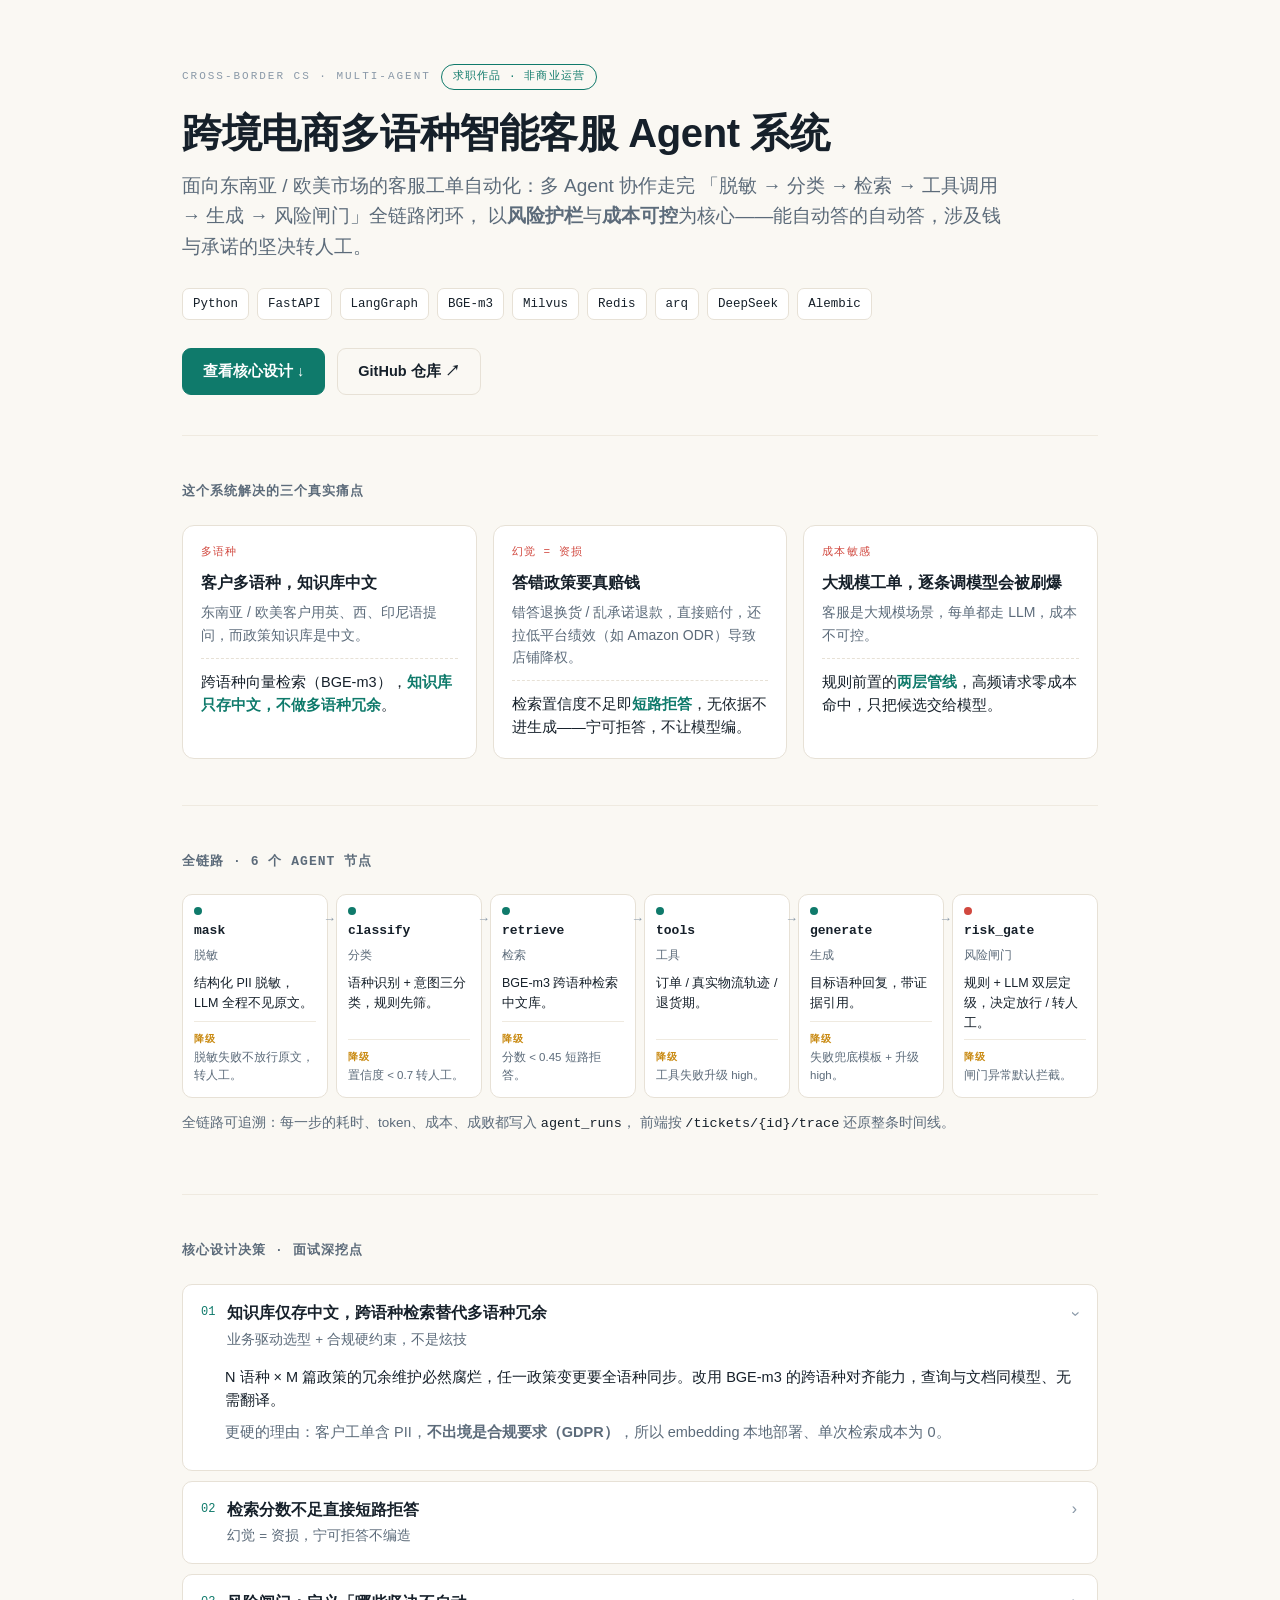
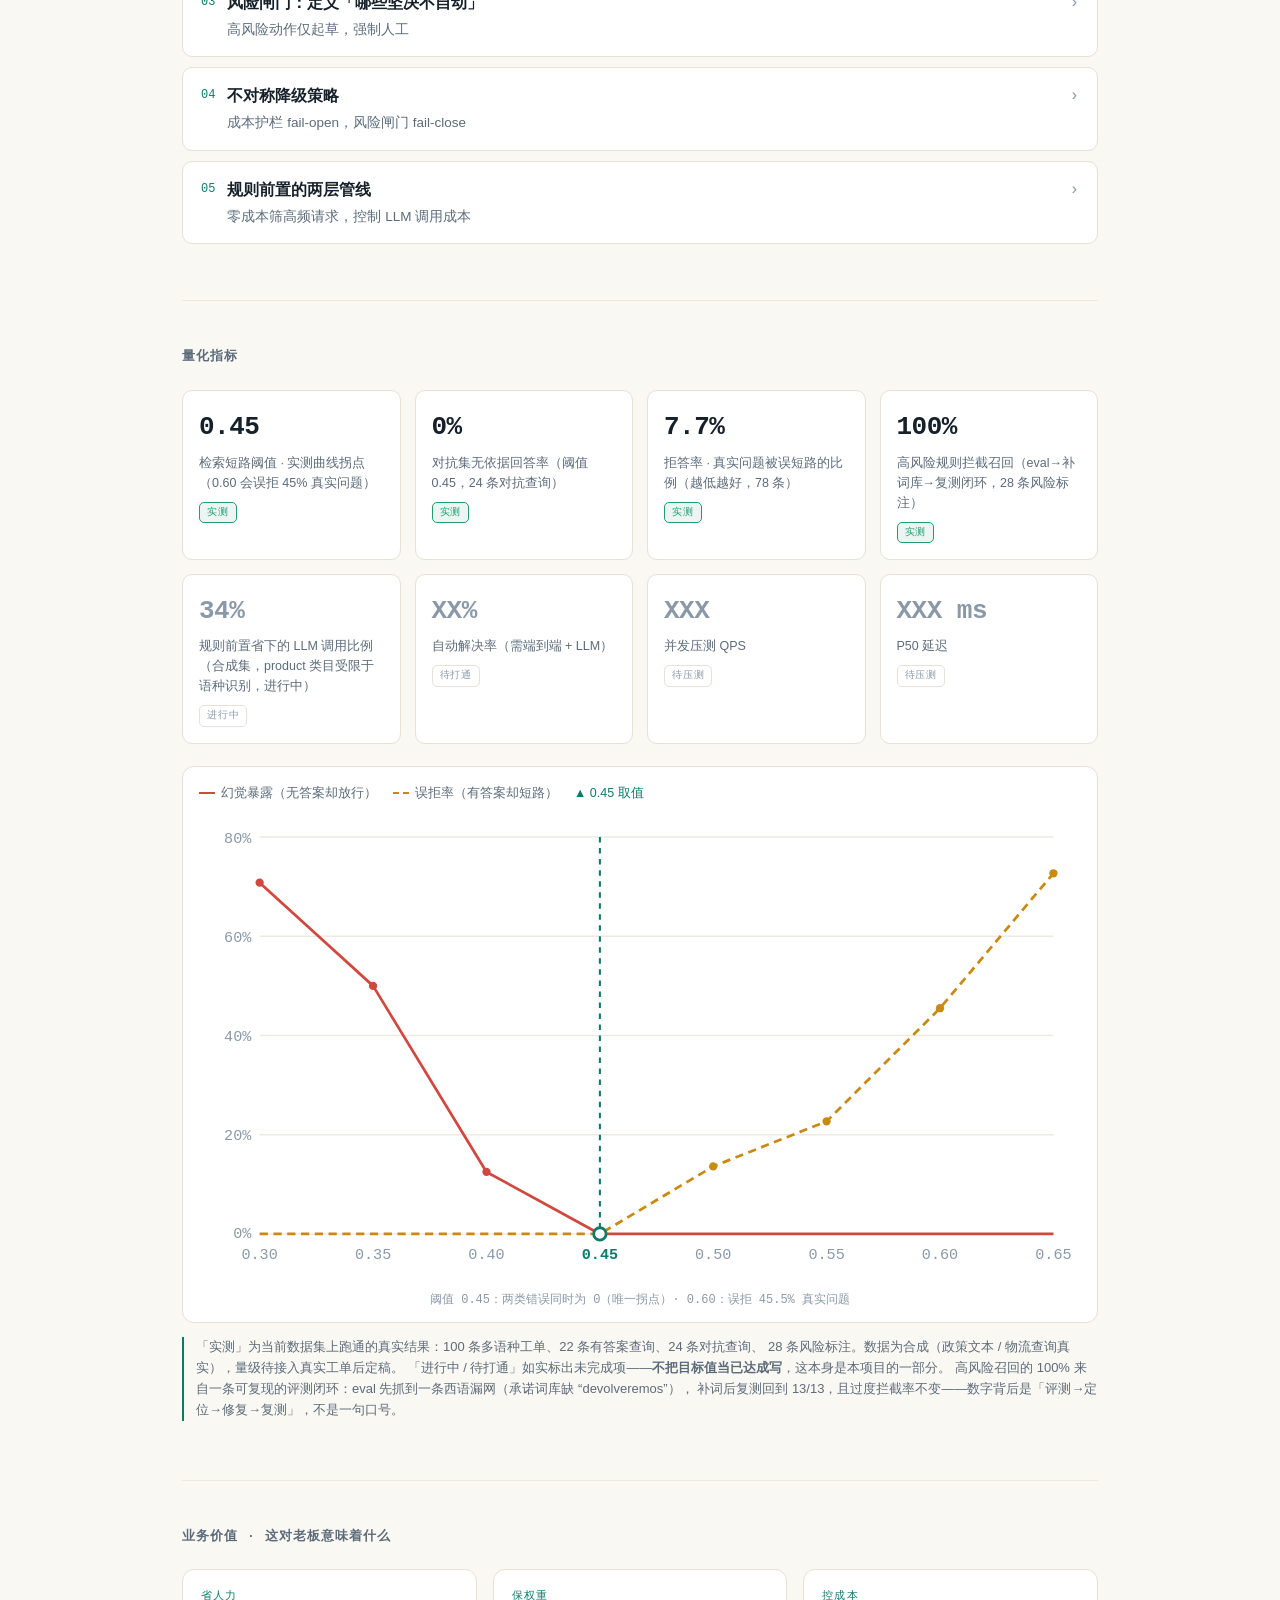
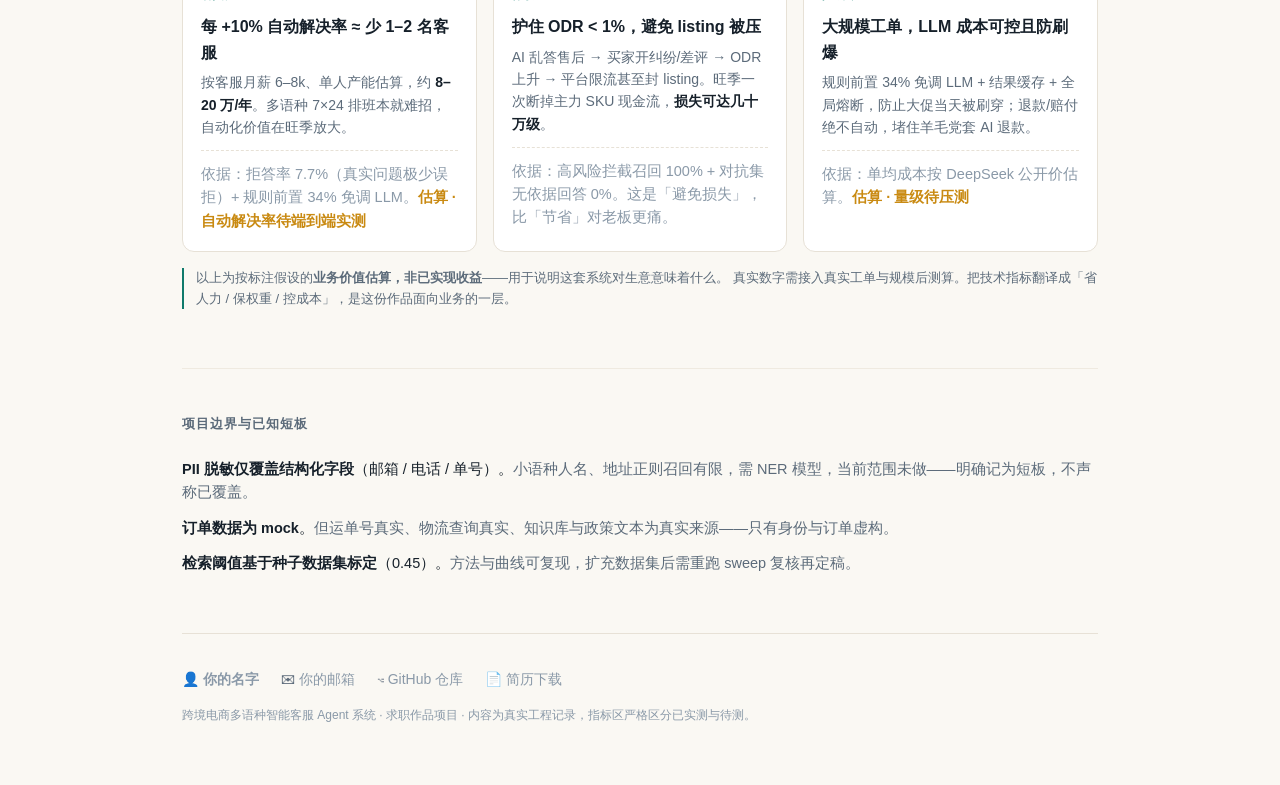
==== docs/index.html @ 13469567 "feat: 跨境电商多语种智能客服 Agent LangGraph 六节点 StateGraph（脱敏→分类→检索→工具→生成→风险闸门）， 面向英/西/印尼语工单，知识库只存中文靠 BGE-m3 跨" ====
<!doctype html>
<html lang="zh-CN">
<head>
<meta charset="utf-8" />
<meta name="viewport" content="width=device-width, initial-scale=1" />
<title>跨境电商多语种智能客服 Agent 系统 — 项目主页</title>
<style>
  :root{
    --paper:#faf8f3; --panel:#ffffff; --ink:#16202a; --muted:#5c6b7a; --faint:#8a99a8;
    --line:#e7e1d6; --line-2:#efeae0;
    --accent:#0f7a6b; --accent-soft:#0f7a6b14;
    --ok:#1f9d6b; --warn:#c98a12; --stop:#d1483f;
    --mono:ui-monospace,"SF Mono","JetBrains Mono","Roboto Mono",Menlo,Consolas,monospace;
    --sans:-apple-system,BlinkMacSystemFont,"Segoe UI",Inter,"PingFang SC","Microsoft YaHei",sans-serif;
    --r:12px; --maxw:960px;
  }
  @media (prefers-color-scheme:dark){
    :root{
      --paper:#0e141c; --panel:#151e28; --ink:#e8eef5; --muted:#93a3b4; --faint:#61728a;
      --line:#243040; --line-2:#1d2732; --accent:#3fc9b0; --accent-soft:#3fc9b01a;
      --ok:#39d39b; --warn:#e6b13c; --stop:#f0655c;
    }
  }
  *{box-sizing:border-box}
  html{-webkit-text-size-adjust:100%}
  body{margin:0;background:var(--paper);color:var(--ink);font-family:var(--sans);
    font-size:16px;line-height:1.6;-webkit-font-smoothing:antialiased}
  .mono{font-family:var(--mono);font-variant-numeric:tabular-nums}
  a{color:var(--accent);text-decoration:none}
  a:hover{text-decoration:underline}
  .wrap{max-width:var(--maxw);margin:0 auto;padding:0 22px}
  .eyebrow{font-family:var(--mono);font-size:11px;letter-spacing:.18em;text-transform:uppercase;color:var(--faint)}
  section{padding:46px 0;border-top:1px solid var(--line-2)}
  h2.sec{font-size:13px;font-family:var(--mono);letter-spacing:.08em;text-transform:uppercase;
    color:var(--muted);margin:0 0 22px;font-weight:600}

  /* ---------- hero ---------- */
  .hero{padding:64px 0 40px;border-top:0}
  .hero .badge-line{display:flex;gap:10px;align-items:center;margin-bottom:20px;flex-wrap:wrap}
  .tag-work{font-family:var(--mono);font-size:11px;letter-spacing:.1em;text-transform:uppercase;
    color:var(--accent);border:1px solid var(--accent);border-radius:999px;padding:3px 11px}
  .hero h1{font-size:clamp(26px,4.4vw,40px);line-height:1.18;margin:0 0 14px;letter-spacing:-.01em;font-weight:750}
  .hero p.lead{font-size:clamp(16px,2.2vw,19px);color:var(--muted);margin:0 0 26px;max-width:44em}
  .stack{display:flex;flex-wrap:wrap;gap:8px;margin-bottom:28px}
  .stack span{font-family:var(--mono);font-size:12.5px;color:var(--ink);background:var(--panel);
    border:1px solid var(--line);border-radius:7px;padding:5px 10px}
  .cta{display:flex;gap:12px;flex-wrap:wrap}
  .btn{font-size:14.5px;font-weight:600;border-radius:9px;padding:11px 20px;cursor:pointer;
    border:1px solid transparent;display:inline-flex;align-items:center;gap:8px;transition:.15s}
  .btn-primary{background:var(--accent);color:#fff;border-color:var(--accent)}
  .btn-primary:hover{filter:brightness(1.07);text-decoration:none}
  .btn-ghost{background:transparent;color:var(--ink);border-color:var(--line)}
  .btn-ghost:hover{border-color:var(--accent);color:var(--accent);text-decoration:none}

  /* ---------- 痛点三栏 ---------- */
  .cols3{display:grid;grid-template-columns:repeat(3,1fr);gap:16px}
  .pcard{background:var(--panel);border:1px solid var(--line);border-radius:var(--r);padding:18px}
  .pcard .pk{font-family:var(--mono);font-size:11px;letter-spacing:.1em;text-transform:uppercase;color:var(--stop)}
  .pcard h3{font-size:16px;margin:8px 0 6px}
  .pcard .pain{color:var(--muted);font-size:14px;margin:0 0 12px}
  .pcard .fix{font-size:14.5px;border-top:1px dashed var(--line);padding-top:12px}
  .pcard .fix b{color:var(--accent)}

  /* ---------- 管线 ---------- */
  .flow{display:grid;grid-template-columns:repeat(6,1fr);gap:8px}
  .node{background:var(--panel);border:1px solid var(--line);border-radius:10px;padding:12px 11px;
    position:relative;min-height:150px;display:flex;flex-direction:column;gap:6px}
  .node::after{content:"→";position:absolute;right:-9px;top:14px;color:var(--faint);font-size:13px}
  .node:last-child::after{display:none}
  .node .ndot{width:8px;height:8px;border-radius:50%;background:var(--accent)}
  .node.gate .ndot{background:var(--stop)}
  .node .nn{font-family:var(--mono);font-size:13px;font-weight:700}
  .node .ncn{font-size:12px;color:var(--muted);margin-top:-2px}
  .node .nrole{font-size:12.5px;color:var(--ink);margin-top:2px}
  .node .ndeg{font-size:11.5px;color:var(--muted);margin-top:auto;border-top:1px solid var(--line-2);padding-top:7px}
  .node .ndeg b{color:var(--warn);font-family:var(--mono);font-size:10px;letter-spacing:.06em}
  .flow-note{margin-top:14px;font-size:13.5px;color:var(--muted)}
  .flow-note .mono{color:var(--ink)}

  /* ---------- 设计决策 折叠 ---------- */
  details.dec{background:var(--panel);border:1px solid var(--line);border-radius:10px;margin-bottom:10px;overflow:hidden}
  details.dec>summary{list-style:none;cursor:pointer;padding:16px 18px;display:flex;gap:12px;align-items:flex-start}
  details.dec>summary::-webkit-details-marker{display:none}
  .dec .num{font-family:var(--mono);font-size:12px;color:var(--accent);padding-top:2px;flex:none}
  .dec .dh{flex:1}
  .dec .dt{font-size:15.5px;font-weight:650}
  .dec .dc{font-size:13.5px;color:var(--muted);margin-top:3px}
  .dec .chev{color:var(--faint);transition:.2s;flex:none;font-family:var(--mono)}
  details[open].dec .chev{transform:rotate(90deg)}
  .dec .body{padding:0 18px 18px 42px;font-size:14.5px;color:var(--ink)}
  .dec .body p{margin:0 0 8px}
  .dec .body .why{color:var(--muted)}

  /* ---------- 指标 ---------- */
  .metrics{display:grid;grid-template-columns:repeat(4,1fr);gap:14px}
  .metric{background:var(--panel);border:1px solid var(--line);border-radius:10px;padding:16px}
  .metric .mv{font-family:var(--mono);font-size:26px;font-weight:750;letter-spacing:-.02em}
  .metric .mv.todo{color:var(--faint)}
  .metric .mk{font-size:12.5px;color:var(--muted);margin-top:4px}
  .metric .mtag{font-family:var(--mono);font-size:9.5px;letter-spacing:.08em;text-transform:uppercase;
    padding:2px 7px;border-radius:5px;display:inline-block;margin-top:9px}
  .mtag.done{color:var(--ok);background:var(--accent-soft);border:1px solid var(--ok)}
  .mtag.wait{color:var(--faint);background:transparent;border:1px solid var(--line)}
  .metrics-note{margin-top:14px;font-size:13px;color:var(--muted);border-left:2px solid var(--accent);padding-left:12px}

  /* ---------- 边界 ---------- */
  .bounds li{margin:0 0 12px;font-size:14.5px;color:var(--ink)}
  .bounds li b{color:var(--ink)}
  .bounds li span{color:var(--muted)}

  footer{border-top:1px solid var(--line);padding:34px 0 60px;font-size:14px;color:var(--muted)}
  footer .frow{display:flex;gap:22px;flex-wrap:wrap;align-items:center}
  footer .ph{color:var(--faint)}
  footer .fine{margin-top:16px;font-size:12px;color:var(--faint)}

  @media (max-width:760px){
    .cols3{grid-template-columns:1fr}
    .flow{grid-template-columns:repeat(2,1fr)}
    .node::after{display:none}
    .metrics{grid-template-columns:repeat(2,1fr)}
  }
  @media (prefers-reduced-motion:reduce){*{transition:none!important}}
  :focus-visible{outline:2px solid var(--accent);outline-offset:2px;border-radius:4px}
</style>
</head>
<body>

<div class="wrap">

  <!-- 1. HERO -->
  <header class="hero">
    <div class="badge-line">
      <span class="eyebrow">Cross-border CS · Multi-Agent</span>
      <span class="tag-work">求职作品 · 非商业运营</span>
    </div>
    <h1>跨境电商多语种智能客服 Agent 系统</h1>
    <p class="lead">面向东南亚 / 欧美市场的客服工单自动化：多 Agent 协作走完
      「脱敏 → 分类 → 检索 → 工具调用 → 生成 → 风险闸门」全链路闭环，
      以<strong>风险护栏</strong>与<strong>成本可控</strong>为核心——能自动答的自动答，涉及钱与承诺的坚决转人工。</p>
    <div class="stack">
      <span>Python</span><span>FastAPI</span><span>LangGraph</span><span>BGE-m3</span>
      <span>Milvus</span><span>Redis</span><span>arq</span><span>DeepSeek</span><span>Alembic</span>
    </div>
    <div class="cta">
      <a class="btn btn-primary" href="#design">查看核心设计 ↓</a>
      <a class="btn btn-ghost" href="#" data-ph="github">GitHub 仓库 ↗</a>
    </div>
  </header>

  <!-- 2. 痛点与价值 -->
  <section id="value">
    <h2 class="sec">这个系统解决的三个真实痛点</h2>
    <div class="cols3">
      <div class="pcard">
        <div class="pk">多语种</div>
        <h3>客户多语种，知识库中文</h3>
        <p class="pain">东南亚 / 欧美客户用英、西、印尼语提问，而政策知识库是中文。</p>
        <div class="fix">跨语种向量检索（BGE-m3），<b>知识库只存中文，不做多语种冗余</b>。</div>
      </div>
      <div class="pcard">
        <div class="pk">幻觉 = 资损</div>
        <h3>答错政策要真赔钱</h3>
        <p class="pain">错答退换货 / 乱承诺退款，直接赔付，还拉低平台绩效（如 Amazon ODR）导致店铺降权。</p>
        <div class="fix">检索置信度不足即<b>短路拒答</b>，无依据不进生成——宁可拒答，不让模型编。</div>
      </div>
      <div class="pcard">
        <div class="pk">成本敏感</div>
        <h3>大规模工单，逐条调模型会被刷爆</h3>
        <p class="pain">客服是大规模场景，每单都走 LLM，成本不可控。</p>
        <div class="fix">规则前置的<b>两层管线</b>，高频请求零成本命中，只把候选交给模型。</div>
      </div>
    </div>
  </section>

  <!-- 3. 全链路 -->
  <section id="pipeline">
    <h2 class="sec">全链路 · 6 个 Agent 节点</h2>
    <div class="flow">
      <div class="node">
        <span class="ndot"></span><div class="nn">mask</div><div class="ncn">脱敏</div>
        <div class="nrole">结构化 PII 脱敏，LLM 全程不见原文。</div>
        <div class="ndeg"><b>降级</b><br>脱敏失败不放行原文，转人工。</div>
      </div>
      <div class="node">
        <span class="ndot"></span><div class="nn">classify</div><div class="ncn">分类</div>
        <div class="nrole">语种识别 + 意图三分类，规则先筛。</div>
        <div class="ndeg"><b>降级</b><br>置信度 &lt; 0.7 转人工。</div>
      </div>
      <div class="node">
        <span class="ndot"></span><div class="nn">retrieve</div><div class="ncn">检索</div>
        <div class="nrole">BGE-m3 跨语种检索中文库。</div>
        <div class="ndeg"><b>降级</b><br>分数 &lt; 0.45 短路拒答。</div>
      </div>
      <div class="node">
        <span class="ndot"></span><div class="nn">tools</div><div class="ncn">工具</div>
        <div class="nrole">订单 / 真实物流轨迹 / 退货期。</div>
        <div class="ndeg"><b>降级</b><br>工具失败升级 high。</div>
      </div>
      <div class="node">
        <span class="ndot"></span><div class="nn">generate</div><div class="ncn">生成</div>
        <div class="nrole">目标语种回复，带证据引用。</div>
        <div class="ndeg"><b>降级</b><br>失败兜底模板 + 升级 high。</div>
      </div>
      <div class="node gate">
        <span class="ndot"></span><div class="nn">risk_gate</div><div class="ncn">风险闸门</div>
        <div class="nrole">规则 + LLM 双层定级，决定放行 / 转人工。</div>
        <div class="ndeg"><b>降级</b><br>闸门异常默认拦截。</div>
      </div>
    </div>
    <p class="flow-note">全链路可追溯：每一步的耗时、token、成本、成败都写入 <span class="mono">agent_runs</span>，
      前端按 <span class="mono">/tickets/{id}/trace</span> 还原整条时间线。</p>
  </section>

  <!-- 4. 核心设计决策 -->
  <section id="design">
    <h2 class="sec">核心设计决策 · 面试深挖点</h2>

    <details class="dec" open>
      <summary><span class="num">01</span><div class="dh">
        <div class="dt">知识库仅存中文，跨语种检索替代多语种冗余</div>
        <div class="dc">业务驱动选型 + 合规硬约束，不是炫技</div></div><span class="chev">›</span></summary>
      <div class="body">
        <p>N 语种 × M 篇政策的冗余维护必然腐烂，任一政策变更要全语种同步。改用 BGE-m3 的跨语种对齐能力，查询与文档同模型、无需翻译。</p>
        <p class="why">更硬的理由：客户工单含 PII，<b>不出境是合规要求（GDPR）</b>，所以 embedding 本地部署、单次检索成本为 0。</p>
      </div>
    </details>

    <details class="dec">
      <summary><span class="num">02</span><div class="dh">
        <div class="dt">检索分数不足直接短路拒答</div>
        <div class="dc">幻觉 = 资损，宁可拒答不编造</div></div><span class="chev">›</span></summary>
      <div class="body">
        <p>Top-1 相似度低于阈值即短路，不进生成、转人工。电商客服的幻觉是真实赔付 + 店铺绩效损失。</p>
        <p class="why">阈值 0.45 由实测曲线标定（见指标区），不是拍脑袋。</p>
      </div>
    </details>

    <details class="dec">
      <summary><span class="num">03</span><div class="dh">
        <div class="dt">风险闸门：定义「哪些坚决不自动」</div>
        <div class="dc">高风险动作仅起草，强制人工</div></div><span class="chev">›</span></summary>
      <div class="body">
        <p>涉及退款 / 赔付 / 承诺 / 金额的回复，Agent 只能起草，必须人工确认才发出。别人比「能自动多少」，本项目定义「哪些绝不自动」。</p>
        <p class="why">规则层六条确定性规则命中即 high，可审计；LLM 只在规则未命中时判 low / mid。</p>
      </div>
    </details>

    <details class="dec">
      <summary><span class="num">04</span><div class="dh">
        <div class="dt">不对称降级策略</div>
        <div class="dc">成本护栏 fail-open，风险闸门 fail-close</div></div><span class="chev">›</span></summary>
      <div class="body">
        <p>成本护栏（限流 / 配额 / 熔断）故障 → <b>放行并告警</b>；风险闸门故障 → <b>默认拦截转人工</b>。</p>
        <p class="why">因为代价不对称：护栏失效只是多花钱，风控失效是不可逆的资损。「一律 fail-open 或 fail-close 都是没想清楚」。</p>
      </div>
    </details>

    <details class="dec">
      <summary><span class="num">05</span><div class="dh">
        <div class="dt">规则前置的两层管线</div>
        <div class="dc">零成本筛高频请求，控制 LLM 调用成本</div></div><span class="chev">›</span></summary>
      <div class="body">
        <p>分类与风险都是「规则先筛 → 命不中才调 LLM」。高频模式零成本命中，长尾才付费给模型。</p>
        <p class="why">「规则前置省下 X% 的 LLM 调用」就是可量化的成本数字。</p>
      </div>
    </details>
  </section>

  <!-- 5. 指标 -->
  <section id="metrics">
    <h2 class="sec">量化指标</h2>
    <div class="metrics">
      <div class="metric">
        <div class="mv">0.45</div><div class="mk">检索短路阈值 · 实测曲线拐点（0.60 会误拒 45% 真实问题）</div>
        <span class="mtag done">实测</span>
      </div>
      <div class="metric">
        <div class="mv">0%</div><div class="mk">对抗集无依据回答率（阈值 0.45，24 条对抗查询）</div>
        <span class="mtag done">实测</span>
      </div>
      <div class="metric">
        <div class="mv">7.7%</div><div class="mk">拒答率 · 真实问题被误短路的比例（越低越好，78 条）</div>
        <span class="mtag done">实测</span>
      </div>
      <div class="metric">
        <div class="mv">100%</div><div class="mk">高风险规则拦截召回（eval→补词库→复测闭环，28 条风险标注）</div>
        <span class="mtag done">实测</span>
      </div>
      <div class="metric">
        <div class="mv todo">34%</div><div class="mk">规则前置省下的 LLM 调用比例（合成集，product 类目受限于语种识别，进行中）</div>
        <span class="mtag wait">进行中</span>
      </div>
      <div class="metric">
        <div class="mv todo">XX%</div><div class="mk">自动解决率（需端到端 + LLM）</div>
        <span class="mtag wait">待打通</span>
      </div>
      <div class="metric">
        <div class="mv todo">XXX</div><div class="mk">并发压测 QPS</div>
        <span class="mtag wait">待压测</span>
      </div>
      <div class="metric">
        <div class="mv todo">XXX ms</div><div class="mk">P50 延迟</div>
        <span class="mtag wait">待压测</span>
      </div>
    </div>

    <figure style="margin:22px 0 0;padding:16px 16px 12px;background:var(--panel);border:1px solid var(--line);border-radius:12px;">
      <figcaption style="display:flex;flex-wrap:wrap;gap:16px;margin-bottom:12px;font-size:12.5px;color:var(--muted);">
        <span style="display:inline-flex;align-items:center;gap:6px;"><span style="width:16px;border-top:2px solid var(--stop);"></span>幻觉暴露（无答案却放行）</span>
        <span style="display:inline-flex;align-items:center;gap:6px;"><span style="width:16px;border-top:2px dashed var(--warn);"></span>误拒率（有答案却短路）</span>
        <span style="display:inline-flex;align-items:center;gap:6px;color:var(--accent);">▲ 0.45 取值</span>
      </figcaption>
      <svg viewBox="0 0 640 340" width="100%" role="img" aria-labelledby="swT swD" style="display:block;max-width:100%;">
        <title id="swT">检索短路阈值扫描曲线</title>
        <desc id="swD">阈值 0.30 到 0.65。幻觉暴露率随阈值升高从 70.8% 降到 0.45 处的 0；误拒率在 0.45 后升至 0.60 的 45.5%、0.65 的 72.7%。0.45 是两者唯一同时为 0 的点。</desc>
        <g style="stroke:var(--line-2);stroke-width:1;">
          <line x1="44" y1="16" x2="620" y2="16"/><line x1="44" y1="88" x2="620" y2="88"/>
          <line x1="44" y1="160" x2="620" y2="160"/><line x1="44" y1="232" x2="620" y2="232"/>
          <line x1="44" y1="304" x2="620" y2="304"/>
        </g>
        <g style="fill:var(--faint);font-family:var(--mono);font-size:11px;" text-anchor="end">
          <text x="38" y="20">80%</text><text x="38" y="92">60%</text><text x="38" y="164">40%</text>
          <text x="38" y="236">20%</text><text x="38" y="307">0%</text>
        </g>
        <line x1="290.9" y1="16" x2="290.9" y2="304" style="stroke:var(--accent);stroke-width:1.5;stroke-dasharray:4 4;"/>
        <polyline fill="none" style="stroke:var(--stop);stroke-width:2;stroke-linejoin:round;" points="44,49.1 126.3,124 208.6,259 290.9,304 373.1,304 455.4,304 537.7,304 620,304"/>
        <polyline fill="none" style="stroke:var(--warn);stroke-width:2;stroke-linejoin:round;stroke-dasharray:6 4;" points="44,304 126.3,304 208.6,304 290.9,304 373.1,255 455.4,222.3 537.7,140.2 620,42.3"/>
        <g style="fill:var(--stop);"><circle cx="44" cy="49.1" r="3"/><circle cx="126.3" cy="124" r="3"/><circle cx="208.6" cy="259" r="3"/></g>
        <g style="fill:var(--warn);"><circle cx="373.1" cy="255" r="3"/><circle cx="455.4" cy="222.3" r="3"/><circle cx="537.7" cy="140.2" r="3"/><circle cx="620" cy="42.3" r="3"/></g>
        <circle cx="290.9" cy="304" r="4.5" style="fill:var(--panel);stroke:var(--accent);stroke-width:2;"/>
        <g style="fill:var(--faint);font-family:var(--mono);font-size:11px;" text-anchor="middle">
          <text x="44" y="322">0.30</text><text x="126.3" y="322">0.35</text><text x="208.6" y="322">0.40</text>
          <text x="290.9" y="322" style="fill:var(--accent);font-weight:700;">0.45</text>
          <text x="373.1" y="322">0.50</text><text x="455.4" y="322">0.55</text>
          <text x="537.7" y="322">0.60</text><text x="620" y="322">0.65</text>
        </g>
      </svg>
      <div class="mono" style="margin-top:8px;font-size:12px;color:var(--faint);text-align:center;">阈值 0.45：两类错误同时为 0（唯一拐点）· 0.60：误拒 45.5% 真实问题</div>
    </figure>

    <p class="metrics-note">「实测」为当前数据集上跑通的真实结果：100 条多语种工单、22 条有答案查询、24 条对抗查询、
      28 条风险标注。数据为合成（政策文本 / 物流查询真实），量级待接入真实工单后定稿。
      「进行中 / 待打通」如实标出未完成项——<strong>不把目标值当已达成写</strong>，这本身是本项目的一部分。
      高风险召回的 100% 来自一条可复现的评测闭环：eval 先抓到一条西语漏网（承诺词库缺 “devolveremos”），
      补词后复测回到 13/13，且过度拦截率不变——数字背后是「评测→定位→修复→复测」，不是一句口号。</p>
  </section>

  <!-- 5b. 业务价值 -->
  <section id="value-biz">
    <h2 class="sec">业务价值 · 这对老板意味着什么</h2>
    <div class="cols3">
      <div class="pcard">
        <div class="pk" style="color:var(--accent)">省人力</div>
        <h3>每 +10% 自动解决率 ≈ 少 1–2 名客服</h3>
        <p class="pain">按客服月薪 6–8k、单人产能估算，约 <b style="color:var(--ink)">8–20 万/年</b>。多语种 7×24 排班本就难招，自动化价值在旺季放大。</p>
        <div class="fix" style="color:var(--faint);">依据：拒答率 7.7%（真实问题极少误拒）+ 规则前置 34% 免调 LLM。<b style="color:var(--warn)">估算 · 自动解决率待端到端实测</b></div>
      </div>
      <div class="pcard">
        <div class="pk" style="color:var(--accent)">保权重</div>
        <h3>护住 ODR &lt; 1%，避免 listing 被压</h3>
        <p class="pain">AI 乱答售后 → 买家开纠纷/差评 → ODR 上升 → 平台限流甚至封 listing。旺季一次断掉主力 SKU 现金流，<b style="color:var(--ink)">损失可达几十万级</b>。</p>
        <div class="fix" style="color:var(--faint);">依据：高风险拦截召回 100% + 对抗集无依据回答 0%。这是「避免损失」，比「节省」对老板更痛。</div>
      </div>
      <div class="pcard">
        <div class="pk" style="color:var(--accent)">控成本</div>
        <h3>大规模工单，LLM 成本可控且防刷爆</h3>
        <p class="pain">规则前置 34% 免调 LLM + 结果缓存 + 全局熔断，防止大促当天被刷穿；退款/赔付绝不自动，堵住羊毛党套 AI 退款。</p>
        <div class="fix" style="color:var(--faint);">依据：单均成本按 DeepSeek 公开价估算。<b style="color:var(--warn)">估算 · 量级待压测</b></div>
      </div>
    </div>
    <p class="metrics-note" style="margin-top:16px;">以上为按标注假设的<strong>业务价值估算，非已实现收益</strong>——用于说明这套系统对生意意味着什么。
      真实数字需接入真实工单与规模后测算。把技术指标翻译成「省人力 / 保权重 / 控成本」，是这份作品面向业务的一层。</p>
  </section>

  <!-- 6. 边界与短板 -->
  <section id="bounds">
    <h2 class="sec">项目边界与已知短板</h2>
    <ul class="bounds" style="list-style:none;padding:0;margin:0">
      <li><b>PII 脱敏仅覆盖结构化字段</b>（邮箱 / 电话 / 单号）。<span>小语种人名、地址正则召回有限，需 NER 模型，当前范围未做——明确记为短板，不声称已覆盖。</span></li>
      <li><b>订单数据为 mock</b>。<span>但运单号真实、物流查询真实、知识库与政策文本为真实来源——只有身份与订单虚构。</span></li>
      <li><b>检索阈值基于种子数据集标定</b>（0.45）。<span>方法与曲线可复现，扩充数据集后需重跑 sweep 复核再定稿。</span></li>
    </ul>
  </section>

  <!-- 7. 页脚 -->
  <footer>
    <div class="frow">
      <span>👤 <b class="ph" data-ph="name">你的名字</b></span>
      <span>✉ <a href="#" class="ph" data-ph="email">你的邮箱</a></span>
      <span>⌥ <a href="#" class="ph" data-ph="github">GitHub 仓库</a></span>
      <span>📄 <a href="#" class="ph" data-ph="resume">简历下载</a></span>
    </div>
    <div class="fine">跨境电商多语种智能客服 Agent 系统 · 求职作品项目 · 内容为真实工程记录，指标区严格区分已实测与待测。</div>
  </footer>

</div>
</body>
</html>
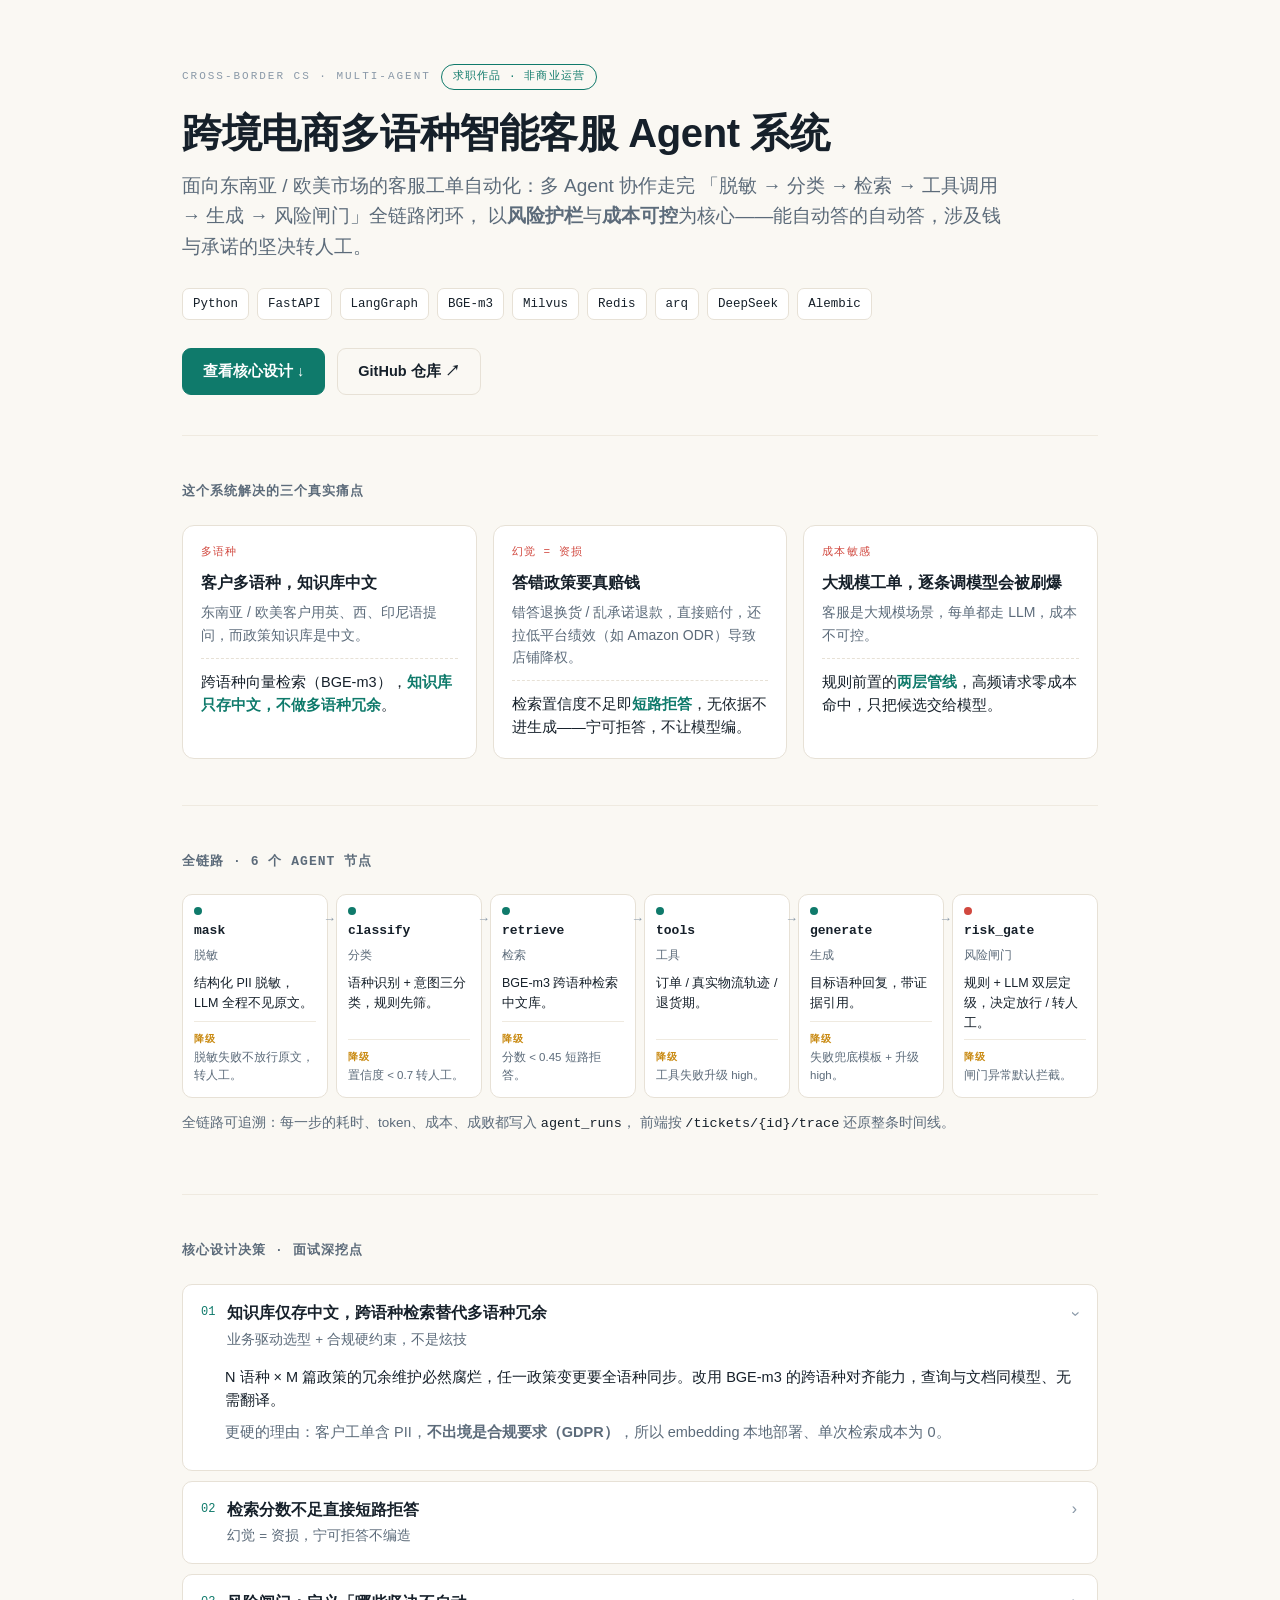
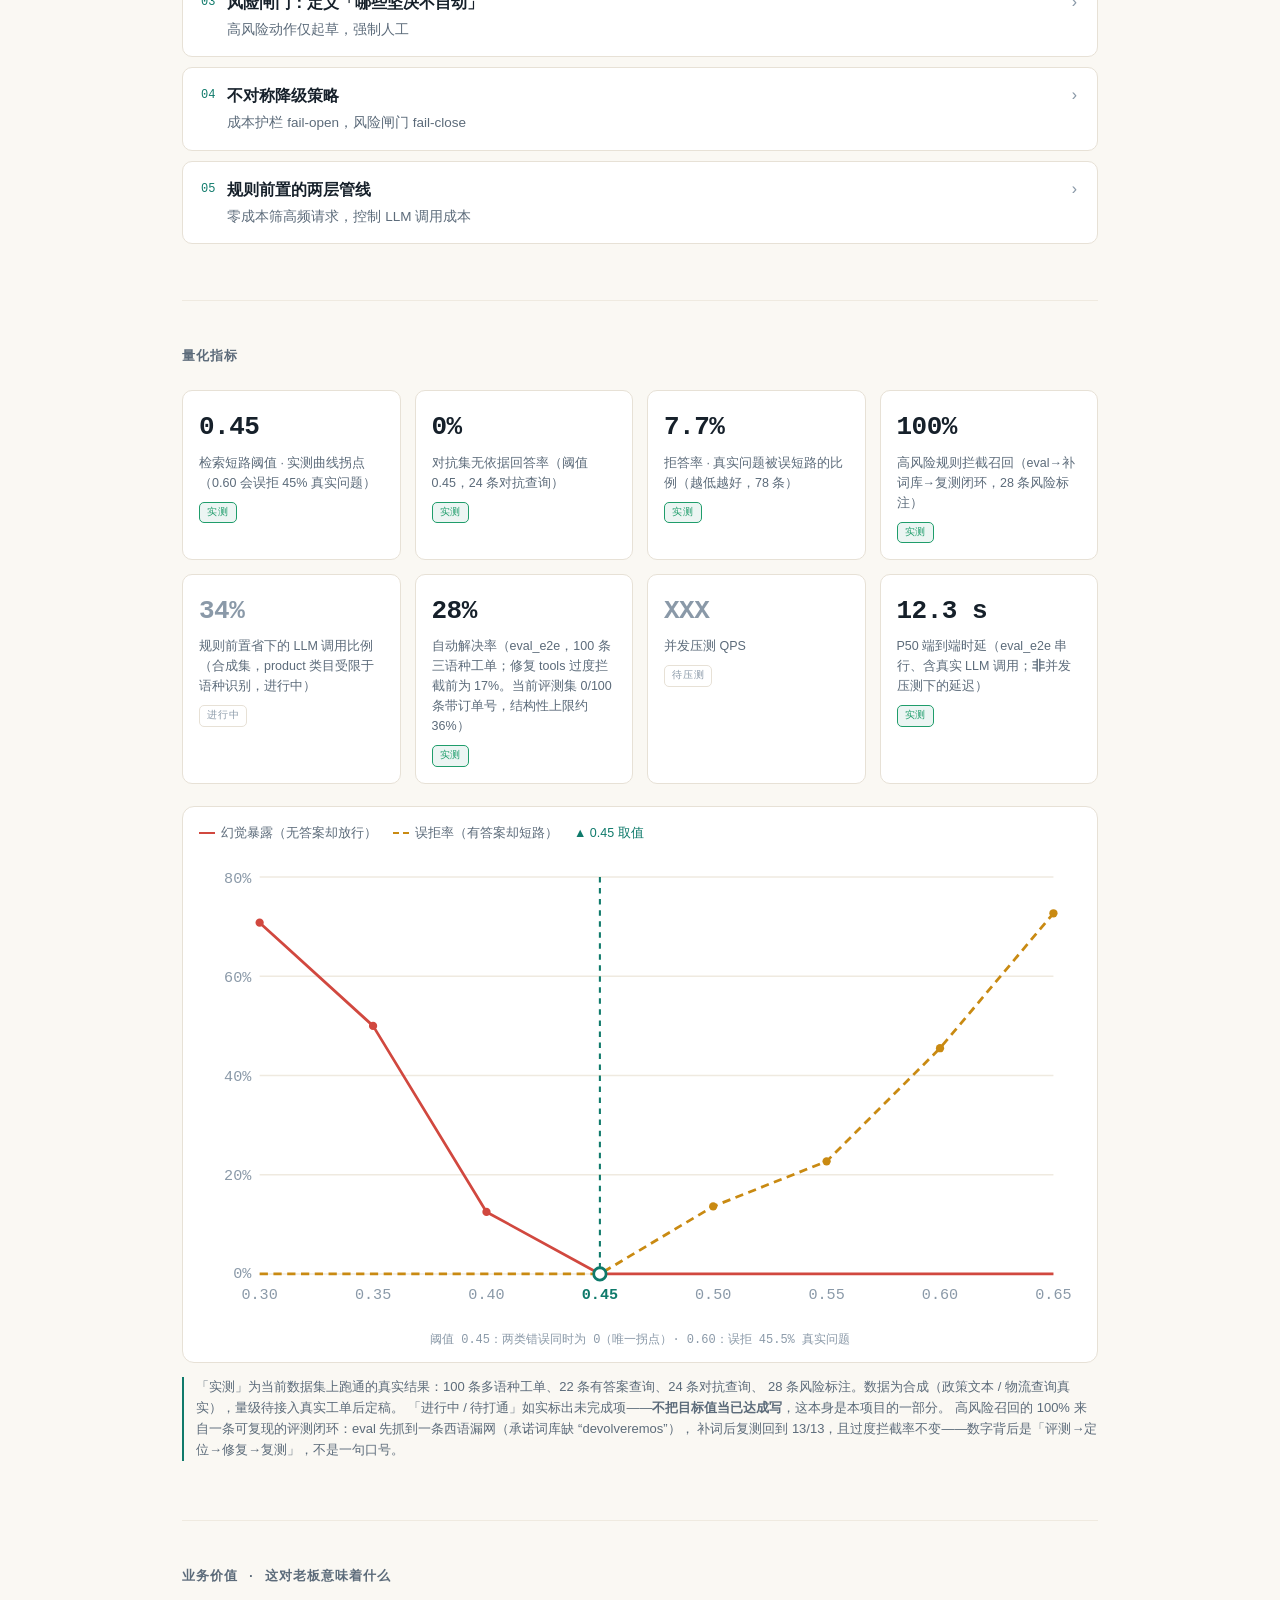
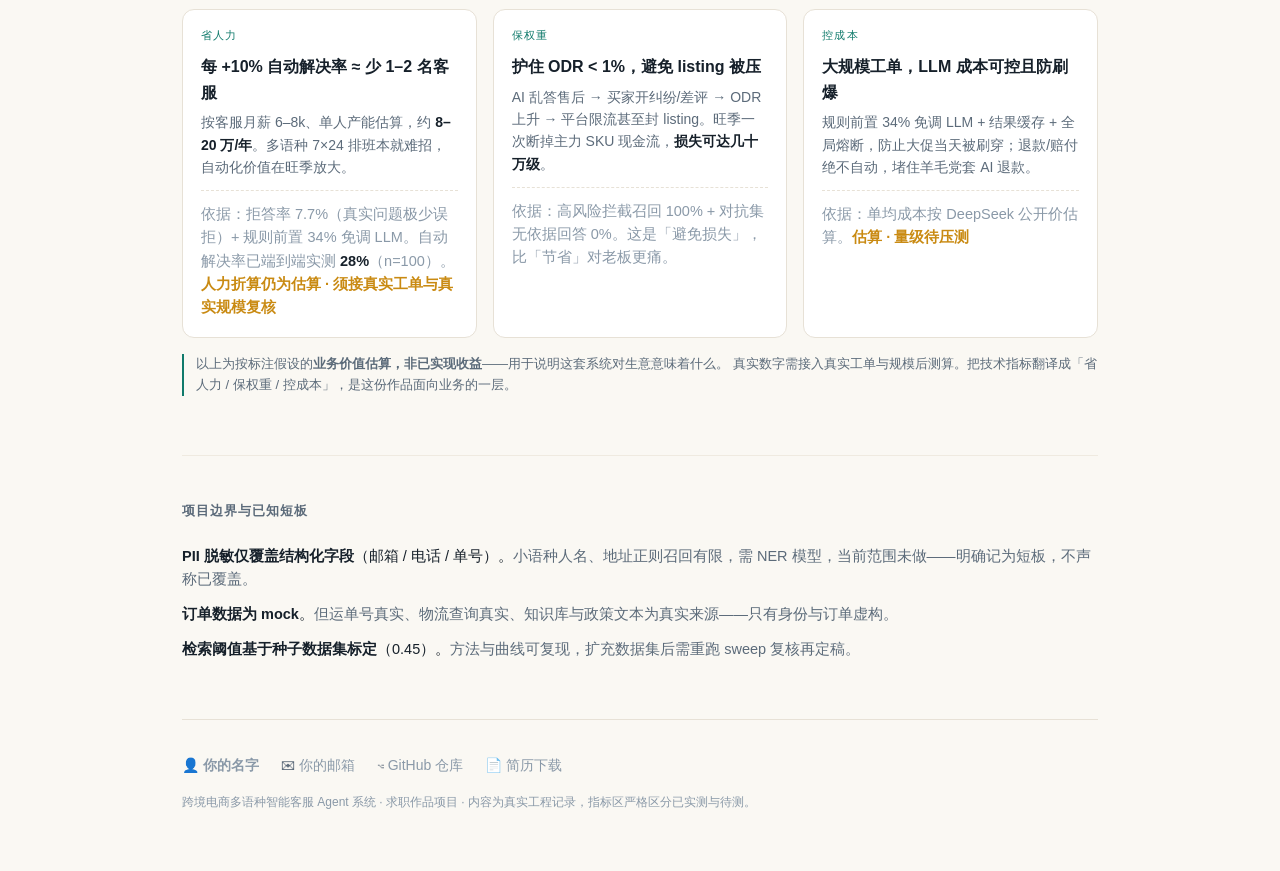
==== commit d79409fd: "docs: 用 n=100 实测数据修正基线与根因诊断 此前文档里的两个结论都不成立，本次一并更正并保留修正记录：  1. 基线不是 50%。50% 出自 n=12 手工抽样（其中 product 占" ====
--- a/docs/index.html
+++ b/docs/index.html
@@ -291,16 +291,16 @@
         <span class="mtag wait">进行中</span>
       </div>
       <div class="metric">
-        <div class="mv todo">XX%</div><div class="mk">自动解决率（需端到端 + LLM）</div>
-        <span class="mtag wait">待打通</span>
+        <div class="mv">28%</div><div class="mk">自动解决率（eval_e2e，100 条三语种工单；修复 tools 过度拦截前为 17%。当前评测集 0/100 条带订单号，结构性上限约 36%）</div>
+        <span class="mtag done">实测</span>
       </div>
       <div class="metric">
         <div class="mv todo">XXX</div><div class="mk">并发压测 QPS</div>
         <span class="mtag wait">待压测</span>
       </div>
       <div class="metric">
-        <div class="mv todo">XXX ms</div><div class="mk">P50 延迟</div>
-        <span class="mtag wait">待压测</span>
+        <div class="mv">12.3 s</div><div class="mk">P50 端到端时延（eval_e2e 串行、含真实 LLM 调用；<b>非</b>并发压测下的延迟）</div>
+        <span class="mtag done">实测</span>
       </div>
     </div>
 
@@ -353,7 +353,7 @@
         <div class="pk" style="color:var(--accent)">省人力</div>
         <h3>每 +10% 自动解决率 ≈ 少 1–2 名客服</h3>
         <p class="pain">按客服月薪 6–8k、单人产能估算，约 <b style="color:var(--ink)">8–20 万/年</b>。多语种 7×24 排班本就难招，自动化价值在旺季放大。</p>
-        <div class="fix" style="color:var(--faint);">依据：拒答率 7.7%（真实问题极少误拒）+ 规则前置 34% 免调 LLM。<b style="color:var(--warn)">估算 · 自动解决率待端到端实测</b></div>
+        <div class="fix" style="color:var(--faint);">依据：拒答率 7.7%（真实问题极少误拒）+ 规则前置 34% 免调 LLM。自动解决率已端到端实测 <b style="color:var(--ink)">28%</b>（n=100）。<b style="color:var(--warn)">人力折算仍为估算 · 须接真实工单与真实规模复核</b></div>
       </div>
       <div class="pcard">
         <div class="pk" style="color:var(--accent)">保权重</div>
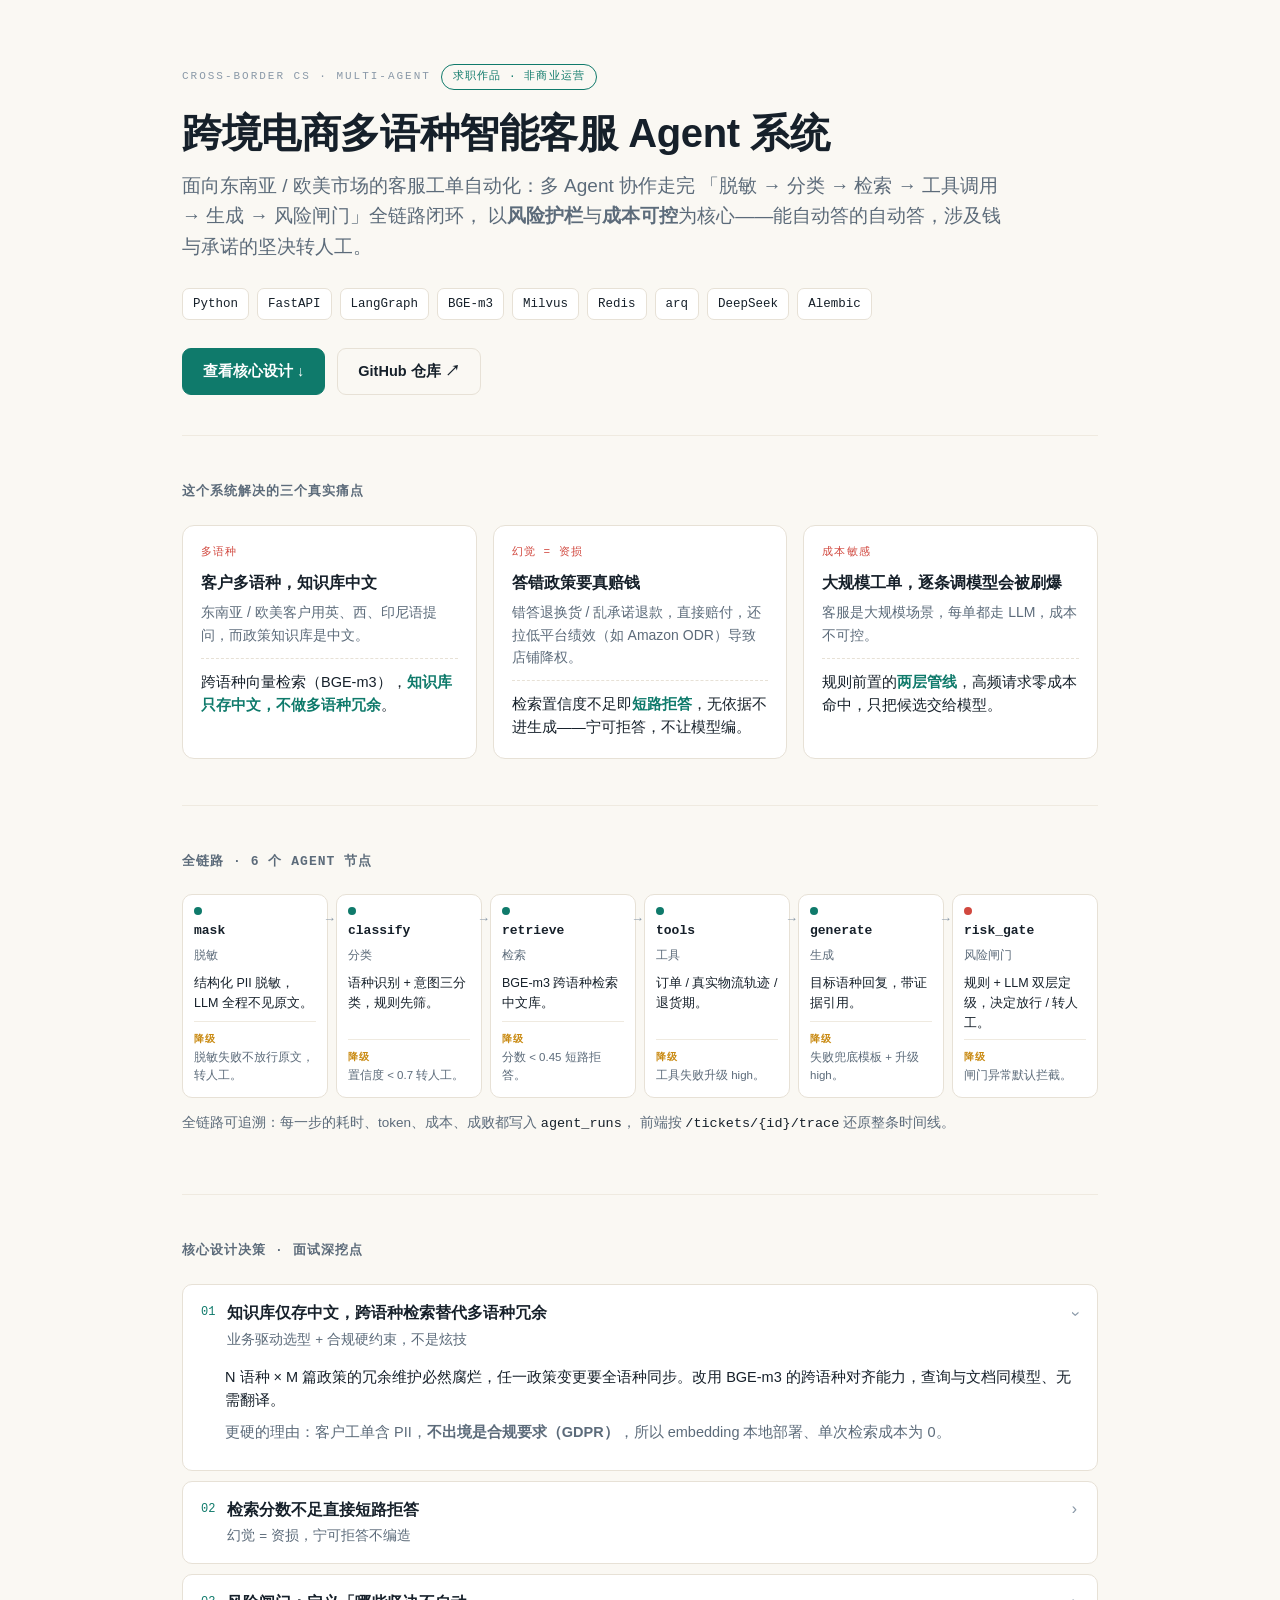
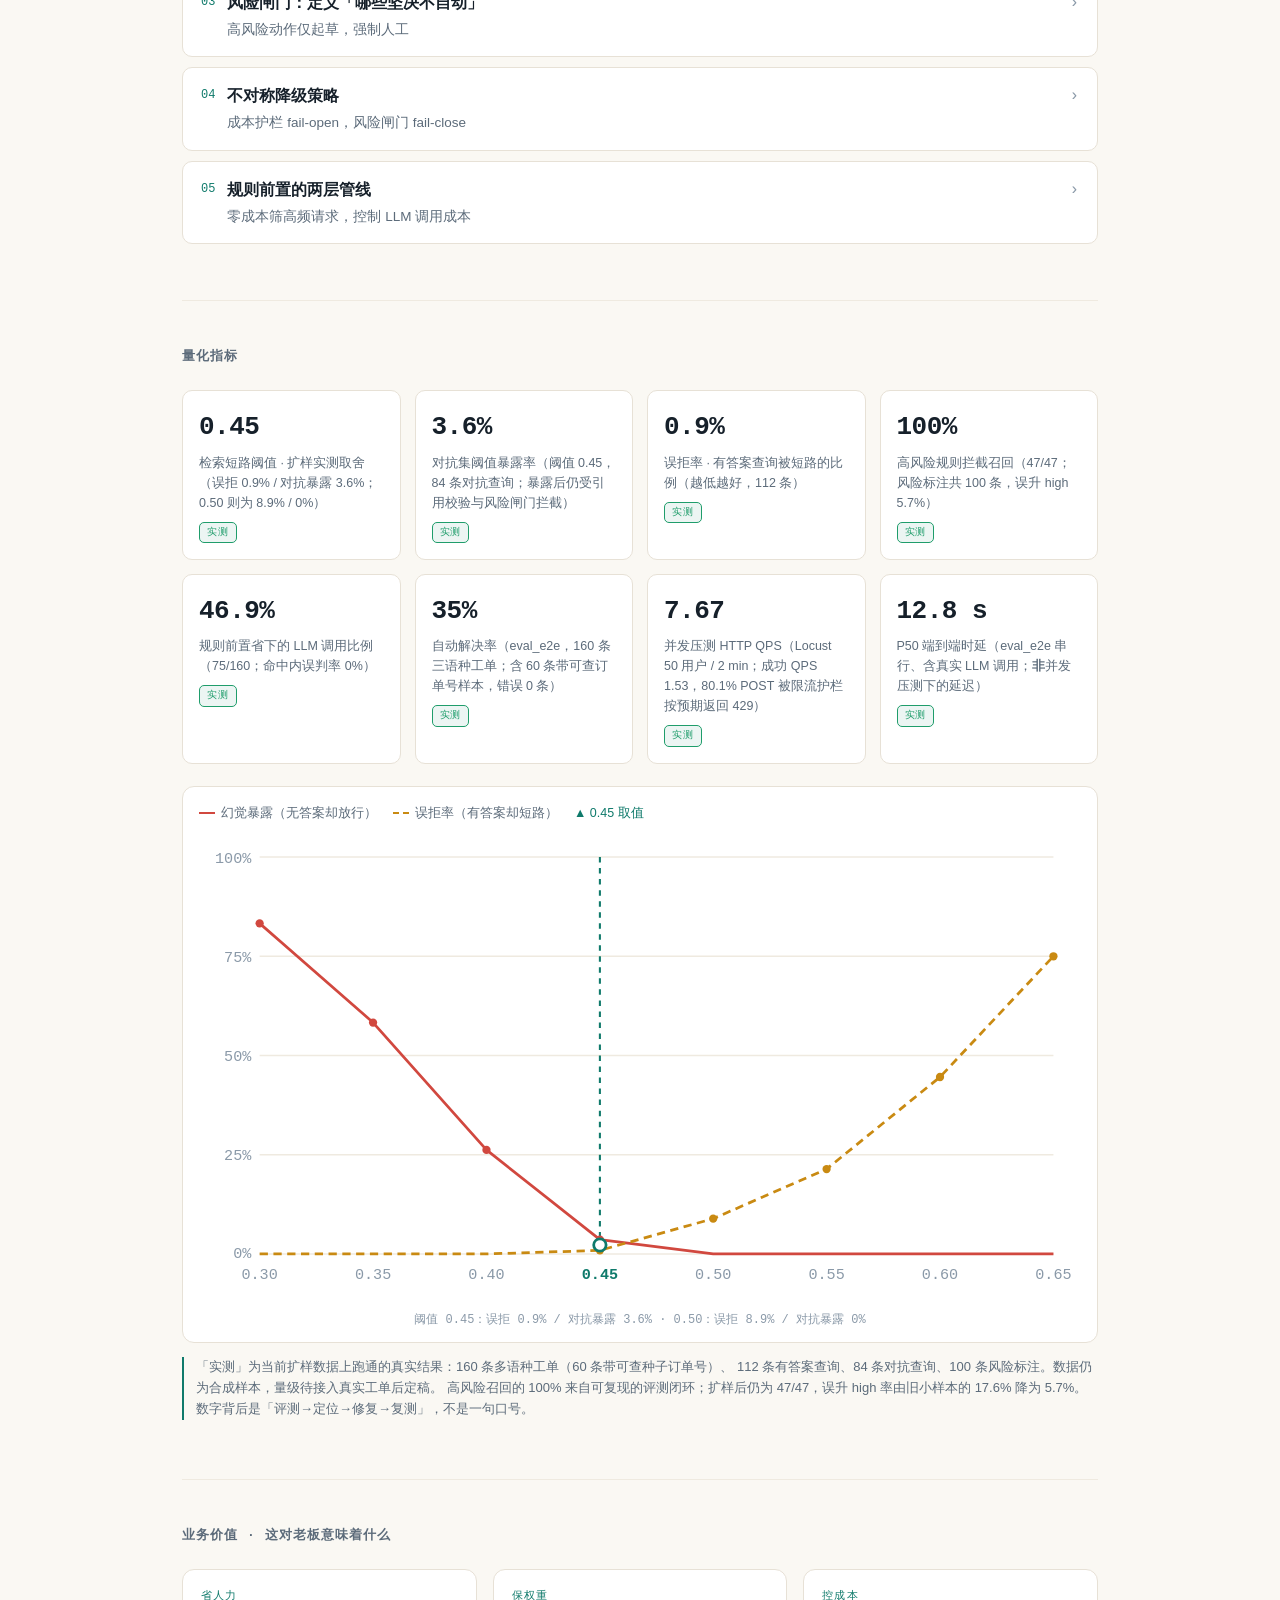
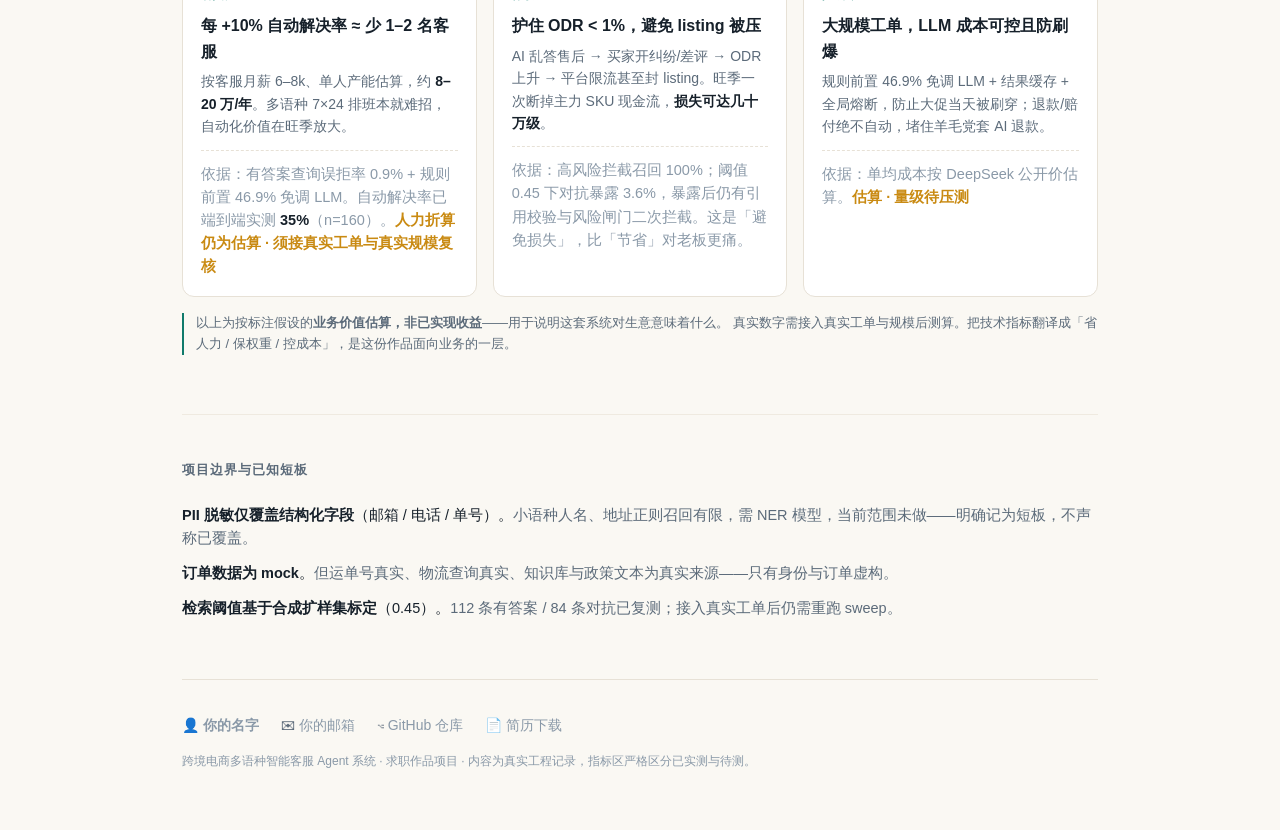
==== commit 059d148e: "feat: 评测扩样、CI、压测，并修正工单状态语义 数据与评测 - 标注集扩样：tickets 160（新增 60 条带可查订单号）、retrieval_eval 112、   risk_label" ====
--- a/docs/index.html
+++ b/docs/index.html
@@ -271,35 +271,35 @@
     <h2 class="sec">量化指标</h2>
     <div class="metrics">
       <div class="metric">
-        <div class="mv">0.45</div><div class="mk">检索短路阈值 · 实测曲线拐点（0.60 会误拒 45% 真实问题）</div>
-        <span class="mtag done">实测</span>
-      </div>
-      <div class="metric">
-        <div class="mv">0%</div><div class="mk">对抗集无依据回答率（阈值 0.45，24 条对抗查询）</div>
-        <span class="mtag done">实测</span>
-      </div>
-      <div class="metric">
-        <div class="mv">7.7%</div><div class="mk">拒答率 · 真实问题被误短路的比例（越低越好，78 条）</div>
-        <span class="mtag done">实测</span>
-      </div>
-      <div class="metric">
-        <div class="mv">100%</div><div class="mk">高风险规则拦截召回（eval→补词库→复测闭环，28 条风险标注）</div>
-        <span class="mtag done">实测</span>
-      </div>
-      <div class="metric">
-        <div class="mv todo">34%</div><div class="mk">规则前置省下的 LLM 调用比例（合成集，product 类目受限于语种识别，进行中）</div>
-        <span class="mtag wait">进行中</span>
-      </div>
-      <div class="metric">
-        <div class="mv">28%</div><div class="mk">自动解决率（eval_e2e，100 条三语种工单；修复 tools 过度拦截前为 17%。当前评测集 0/100 条带订单号，结构性上限约 36%）</div>
-        <span class="mtag done">实测</span>
-      </div>
-      <div class="metric">
-        <div class="mv todo">XXX</div><div class="mk">并发压测 QPS</div>
-        <span class="mtag wait">待压测</span>
-      </div>
-      <div class="metric">
-        <div class="mv">12.3 s</div><div class="mk">P50 端到端时延（eval_e2e 串行、含真实 LLM 调用；<b>非</b>并发压测下的延迟）</div>
+        <div class="mv">0.45</div><div class="mk">检索短路阈值 · 扩样实测取舍（误拒 0.9% / 对抗暴露 3.6%；0.50 则为 8.9% / 0%）</div>
+        <span class="mtag done">实测</span>
+      </div>
+      <div class="metric">
+        <div class="mv">3.6%</div><div class="mk">对抗集阈值暴露率（阈值 0.45，84 条对抗查询；暴露后仍受引用校验与风险闸门拦截）</div>
+        <span class="mtag done">实测</span>
+      </div>
+      <div class="metric">
+        <div class="mv">0.9%</div><div class="mk">误拒率 · 有答案查询被短路的比例（越低越好，112 条）</div>
+        <span class="mtag done">实测</span>
+      </div>
+      <div class="metric">
+        <div class="mv">100%</div><div class="mk">高风险规则拦截召回（47/47；风险标注共 100 条，误升 high 5.7%）</div>
+        <span class="mtag done">实测</span>
+      </div>
+      <div class="metric">
+        <div class="mv">46.9%</div><div class="mk">规则前置省下的 LLM 调用比例（75/160；命中内误判率 0%）</div>
+        <span class="mtag done">实测</span>
+      </div>
+      <div class="metric">
+        <div class="mv">35%</div><div class="mk">自动解决率（eval_e2e，160 条三语种工单；含 60 条带可查订单号样本，错误 0 条）</div>
+        <span class="mtag done">实测</span>
+      </div>
+      <div class="metric">
+        <div class="mv">7.67</div><div class="mk">并发压测 HTTP QPS（Locust 50 用户 / 2 min；成功 QPS 1.53，80.1% POST 被限流护栏按预期返回 429）</div>
+        <span class="mtag done">实测</span>
+      </div>
+      <div class="metric">
+        <div class="mv">12.8 s</div><div class="mk">P50 端到端时延（eval_e2e 串行、含真实 LLM 调用；<b>非</b>并发压测下的延迟）</div>
         <span class="mtag done">实测</span>
       </div>
     </div>
@@ -312,22 +312,22 @@
       </figcaption>
       <svg viewBox="0 0 640 340" width="100%" role="img" aria-labelledby="swT swD" style="display:block;max-width:100%;">
         <title id="swT">检索短路阈值扫描曲线</title>
-        <desc id="swD">阈值 0.30 到 0.65。幻觉暴露率随阈值升高从 70.8% 降到 0.45 处的 0；误拒率在 0.45 后升至 0.60 的 45.5%、0.65 的 72.7%。0.45 是两者唯一同时为 0 的点。</desc>
+        <desc id="swD">扩样后阈值 0.30 到 0.65 的权衡曲线。0.45 处误拒率 0.9%、对抗暴露率 3.6%；0.50 处误拒率 8.9%、对抗暴露率 0%。</desc>
         <g style="stroke:var(--line-2);stroke-width:1;">
           <line x1="44" y1="16" x2="620" y2="16"/><line x1="44" y1="88" x2="620" y2="88"/>
           <line x1="44" y1="160" x2="620" y2="160"/><line x1="44" y1="232" x2="620" y2="232"/>
           <line x1="44" y1="304" x2="620" y2="304"/>
         </g>
         <g style="fill:var(--faint);font-family:var(--mono);font-size:11px;" text-anchor="end">
-          <text x="38" y="20">80%</text><text x="38" y="92">60%</text><text x="38" y="164">40%</text>
-          <text x="38" y="236">20%</text><text x="38" y="307">0%</text>
+          <text x="38" y="20">100%</text><text x="38" y="92">75%</text><text x="38" y="164">50%</text>
+          <text x="38" y="236">25%</text><text x="38" y="307">0%</text>
         </g>
         <line x1="290.9" y1="16" x2="290.9" y2="304" style="stroke:var(--accent);stroke-width:1.5;stroke-dasharray:4 4;"/>
-        <polyline fill="none" style="stroke:var(--stop);stroke-width:2;stroke-linejoin:round;" points="44,49.1 126.3,124 208.6,259 290.9,304 373.1,304 455.4,304 537.7,304 620,304"/>
-        <polyline fill="none" style="stroke:var(--warn);stroke-width:2;stroke-linejoin:round;stroke-dasharray:6 4;" points="44,304 126.3,304 208.6,304 290.9,304 373.1,255 455.4,222.3 537.7,140.2 620,42.3"/>
-        <g style="fill:var(--stop);"><circle cx="44" cy="49.1" r="3"/><circle cx="126.3" cy="124" r="3"/><circle cx="208.6" cy="259" r="3"/></g>
-        <g style="fill:var(--warn);"><circle cx="373.1" cy="255" r="3"/><circle cx="455.4" cy="222.3" r="3"/><circle cx="537.7" cy="140.2" r="3"/><circle cx="620" cy="42.3" r="3"/></g>
-        <circle cx="290.9" cy="304" r="4.5" style="fill:var(--panel);stroke:var(--accent);stroke-width:2;"/>
+        <polyline fill="none" style="stroke:var(--stop);stroke-width:2;stroke-linejoin:round;" points="44,64.1 126.3,136.1 208.6,228.5 290.9,293.6 373.1,304 455.4,304 537.7,304 620,304"/>
+        <polyline fill="none" style="stroke:var(--warn);stroke-width:2;stroke-linejoin:round;stroke-dasharray:6 4;" points="44,304 126.3,304 208.6,304 290.9,301.4 373.1,278.4 455.4,242.4 537.7,175.6 620,88"/>
+        <g style="fill:var(--stop);"><circle cx="44" cy="64.1" r="3"/><circle cx="126.3" cy="136.1" r="3"/><circle cx="208.6" cy="228.5" r="3"/><circle cx="290.9" cy="293.6" r="3"/></g>
+        <g style="fill:var(--warn);"><circle cx="290.9" cy="301.4" r="3"/><circle cx="373.1" cy="278.4" r="3"/><circle cx="455.4" cy="242.4" r="3"/><circle cx="537.7" cy="175.6" r="3"/><circle cx="620" cy="88" r="3"/></g>
+        <circle cx="290.9" cy="297.5" r="4.5" style="fill:var(--panel);stroke:var(--accent);stroke-width:2;"/>
         <g style="fill:var(--faint);font-family:var(--mono);font-size:11px;" text-anchor="middle">
           <text x="44" y="322">0.30</text><text x="126.3" y="322">0.35</text><text x="208.6" y="322">0.40</text>
           <text x="290.9" y="322" style="fill:var(--accent);font-weight:700;">0.45</text>
@@ -335,14 +335,13 @@
           <text x="537.7" y="322">0.60</text><text x="620" y="322">0.65</text>
         </g>
       </svg>
-      <div class="mono" style="margin-top:8px;font-size:12px;color:var(--faint);text-align:center;">阈值 0.45：两类错误同时为 0（唯一拐点）· 0.60：误拒 45.5% 真实问题</div>
+      <div class="mono" style="margin-top:8px;font-size:12px;color:var(--faint);text-align:center;">阈值 0.45：误拒 0.9% / 对抗暴露 3.6% · 0.50：误拒 8.9% / 对抗暴露 0%</div>
     </figure>
 
-    <p class="metrics-note">「实测」为当前数据集上跑通的真实结果：100 条多语种工单、22 条有答案查询、24 条对抗查询、
-      28 条风险标注。数据为合成（政策文本 / 物流查询真实），量级待接入真实工单后定稿。
-      「进行中 / 待打通」如实标出未完成项——<strong>不把目标值当已达成写</strong>，这本身是本项目的一部分。
-      高风险召回的 100% 来自一条可复现的评测闭环：eval 先抓到一条西语漏网（承诺词库缺 “devolveremos”），
-      补词后复测回到 13/13，且过度拦截率不变——数字背后是「评测→定位→修复→复测」，不是一句口号。</p>
+    <p class="metrics-note">「实测」为当前扩样数据上跑通的真实结果：160 条多语种工单（60 条带可查种子订单号）、
+      112 条有答案查询、84 条对抗查询、100 条风险标注。数据仍为合成样本，量级待接入真实工单后定稿。
+      高风险召回的 100% 来自可复现的评测闭环；扩样后仍为 47/47，误升 high 率由旧小样本的 17.6%
+      降为 5.7%。数字背后是「评测→定位→修复→复测」，不是一句口号。</p>
   </section>
 
   <!-- 5b. 业务价值 -->
@@ -353,18 +352,18 @@
         <div class="pk" style="color:var(--accent)">省人力</div>
         <h3>每 +10% 自动解决率 ≈ 少 1–2 名客服</h3>
         <p class="pain">按客服月薪 6–8k、单人产能估算，约 <b style="color:var(--ink)">8–20 万/年</b>。多语种 7×24 排班本就难招，自动化价值在旺季放大。</p>
-        <div class="fix" style="color:var(--faint);">依据：拒答率 7.7%（真实问题极少误拒）+ 规则前置 34% 免调 LLM。自动解决率已端到端实测 <b style="color:var(--ink)">28%</b>（n=100）。<b style="color:var(--warn)">人力折算仍为估算 · 须接真实工单与真实规模复核</b></div>
+        <div class="fix" style="color:var(--faint);">依据：有答案查询误拒率 0.9% + 规则前置 46.9% 免调 LLM。自动解决率已端到端实测 <b style="color:var(--ink)">35%</b>（n=160）。<b style="color:var(--warn)">人力折算仍为估算 · 须接真实工单与真实规模复核</b></div>
       </div>
       <div class="pcard">
         <div class="pk" style="color:var(--accent)">保权重</div>
         <h3>护住 ODR &lt; 1%，避免 listing 被压</h3>
         <p class="pain">AI 乱答售后 → 买家开纠纷/差评 → ODR 上升 → 平台限流甚至封 listing。旺季一次断掉主力 SKU 现金流，<b style="color:var(--ink)">损失可达几十万级</b>。</p>
-        <div class="fix" style="color:var(--faint);">依据：高风险拦截召回 100% + 对抗集无依据回答 0%。这是「避免损失」，比「节省」对老板更痛。</div>
+        <div class="fix" style="color:var(--faint);">依据：高风险拦截召回 100%；阈值 0.45 下对抗暴露 3.6%，暴露后仍有引用校验与风险闸门二次拦截。这是「避免损失」，比「节省」对老板更痛。</div>
       </div>
       <div class="pcard">
         <div class="pk" style="color:var(--accent)">控成本</div>
         <h3>大规模工单，LLM 成本可控且防刷爆</h3>
-        <p class="pain">规则前置 34% 免调 LLM + 结果缓存 + 全局熔断，防止大促当天被刷穿；退款/赔付绝不自动，堵住羊毛党套 AI 退款。</p>
+        <p class="pain">规则前置 46.9% 免调 LLM + 结果缓存 + 全局熔断，防止大促当天被刷穿；退款/赔付绝不自动，堵住羊毛党套 AI 退款。</p>
         <div class="fix" style="color:var(--faint);">依据：单均成本按 DeepSeek 公开价估算。<b style="color:var(--warn)">估算 · 量级待压测</b></div>
       </div>
     </div>
@@ -378,7 +377,7 @@
     <ul class="bounds" style="list-style:none;padding:0;margin:0">
       <li><b>PII 脱敏仅覆盖结构化字段</b>（邮箱 / 电话 / 单号）。<span>小语种人名、地址正则召回有限，需 NER 模型，当前范围未做——明确记为短板，不声称已覆盖。</span></li>
       <li><b>订单数据为 mock</b>。<span>但运单号真实、物流查询真实、知识库与政策文本为真实来源——只有身份与订单虚构。</span></li>
-      <li><b>检索阈值基于种子数据集标定</b>（0.45）。<span>方法与曲线可复现，扩充数据集后需重跑 sweep 复核再定稿。</span></li>
+      <li><b>检索阈值基于合成扩样集标定</b>（0.45）。<span>112 条有答案 / 84 条对抗已复测；接入真实工单后仍需重跑 sweep。</span></li>
     </ul>
   </section>
 
